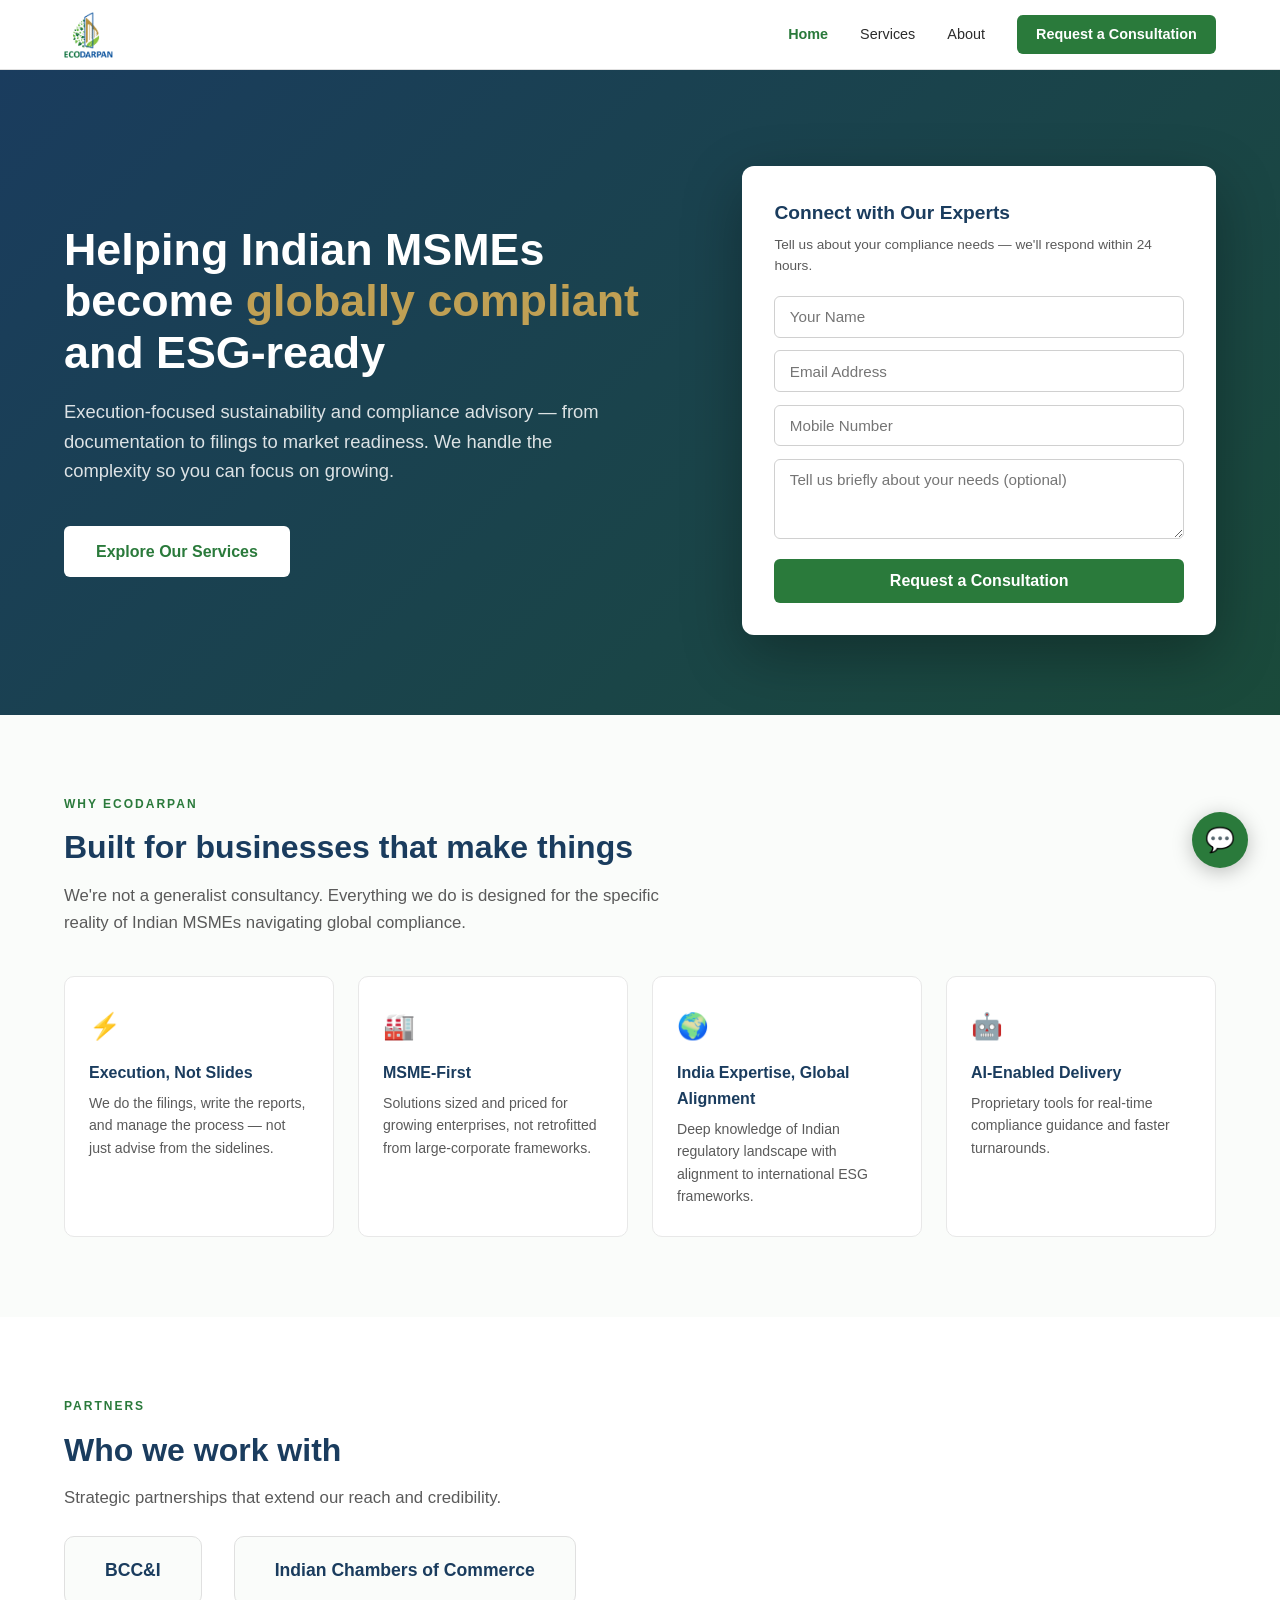
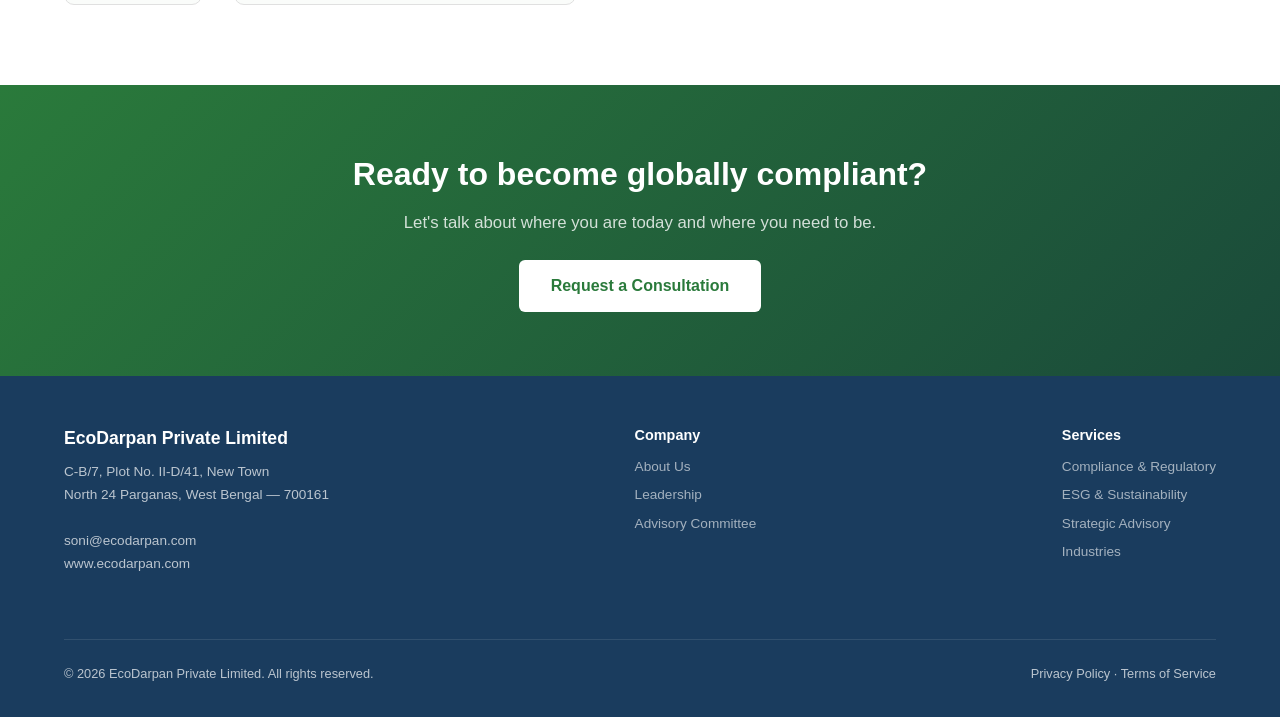
==== index.html @ 39d90a95 "initial version of ecodarpan site" ====
<!DOCTYPE html>
<html lang="en">
<head>
<meta charset="UTF-8">
<meta name="viewport" content="width=device-width, initial-scale=1.0">
<title>EcoDarpan — Sustainability & Compliance Advisory</title>
<link rel="stylesheet" href="styles.css">
</head>
<body>

<nav>
  <a href="index.html" class="nav-logo">
    <img src="ecodarpan-logo.png" alt="EcoDarpan Logo">
  </a>
  <div class="nav-links">
    <a href="index.html" class="active">Home</a>
    <a href="services.html">Services</a>
    <a href="about.html">About</a>
    <a href="index.html#contact" class="nav-cta">Request a Consultation</a>
  </div>
</nav>

<!-- HERO -->
<section class="hero">
  <div class="hero-text">
    <h1>Helping Indian MSMEs become <span>globally compliant</span> and ESG-ready</h1>
    <p>Execution-focused sustainability and compliance advisory — from documentation to filings to market readiness. We handle the complexity so you can focus on growing.</p>
    <a href="services.html" class="btn-white" style="margin-top:0.5rem;">Explore Our Services</a>
  </div>
  <div class="hero-form" id="contact">
    <h3>Connect with Our Experts</h3>
    <p class="sub">Tell us about your compliance needs — we'll respond within 24 hours.</p>
    <input type="text" placeholder="Your Name">
    <input type="email" placeholder="Email Address">
    <input type="tel" placeholder="Mobile Number">
    <textarea placeholder="Tell us briefly about your needs (optional)"></textarea>
    <button class="btn-primary">Request a Consultation</button>
  </div>
</section>

<!-- WHY ECODARPAN -->
<section class="why">
  <div class="section-label">Why EcoDarpan</div>
  <div class="section-title">Built for businesses that make things</div>
  <div class="section-subtitle">We're not a generalist consultancy. Everything we do is designed for the specific reality of Indian MSMEs navigating global compliance.</div>
  <div class="why-grid">
    <div class="why-card">
      <div class="why-icon">⚡</div>
      <h4>Execution, Not Slides</h4>
      <p>We do the filings, write the reports, and manage the process — not just advise from the sidelines.</p>
    </div>
    <div class="why-card">
      <div class="why-icon">🏭</div>
      <h4>MSME-First</h4>
      <p>Solutions sized and priced for growing enterprises, not retrofitted from large-corporate frameworks.</p>
    </div>
    <div class="why-card">
      <div class="why-icon">🌍</div>
      <h4>India Expertise, Global Alignment</h4>
      <p>Deep knowledge of Indian regulatory landscape with alignment to international ESG frameworks.</p>
    </div>
    <div class="why-card">
      <div class="why-icon">🤖</div>
      <h4>AI-Enabled Delivery</h4>
      <p>Proprietary tools for real-time compliance guidance and faster turnarounds.</p>
    </div>
  </div>
</section>

<!-- PARTNERS -->
<section>
  <div class="section-label">Partners</div>
  <div class="section-title">Who we work with</div>
  <div class="section-subtitle" style="margin-bottom:1.5rem;">Strategic partnerships that extend our reach and credibility.</div>
  <div class="partners-row">
    <div class="partner-badge">BCC&I</div>
    <div class="partner-badge">Indian Chambers of Commerce</div>
  </div>
</section>

<!-- CTA BAND -->
<section class="cta-band">
  <h2>Ready to become globally compliant?</h2>
  <p>Let's talk about where you are today and where you need to be.</p>
  <a href="#contact" class="btn-white">Request a Consultation</a>
</section>

<!-- FOOTER -->
<footer>
  <div class="footer-brand">
    <h3>EcoDarpan Private Limited</h3>
    <p>C-B/7, Plot No. II-D/41, New Town<br>
    North 24 Parganas, West Bengal — 700161<br><br>
    soni@ecodarpan.com<br>
    www.ecodarpan.com</p>
  </div>
  <div class="footer-links">
    <h4>Company</h4>
    <a href="about.html">About Us</a>
    <a href="about.html#leadership">Leadership</a>
    <a href="about.html#advisory">Advisory Committee</a>
  </div>
  <div class="footer-links">
    <h4>Services</h4>
    <a href="services.html#compliance">Compliance & Regulatory</a>
    <a href="services.html#esg">ESG & Sustainability</a>
    <a href="services.html#strategic">Strategic Advisory</a>
    <a href="services.html#industries">Industries</a>
  </div>
  <div class="footer-bottom">
    <span>&copy; 2026 EcoDarpan Private Limited. All rights reserved.</span>
    <span>Privacy Policy &middot; Terms of Service</span>
  </div>
</footer>

<button class="chat-btn" title="Chat with Experts">💬</button>

</body>
</html>
---- styles.css ----
:root {
  --navy: #1A3C5E;
  --green-dark: #2A7A3B;
  --green-mid: #4CAF50;
  --green-light: #E8F5E9;
  --gold: #C0A054;
  --off-white: #FAFCFA;
  --text: #2C2C2C;
  --text-light: #5A5A5A;
  --white: #FFFFFF;
}

* { margin: 0; padding: 0; box-sizing: border-box; }

body {
  font-family: Helvetica, Arial, sans-serif;
  color: var(--text);
  line-height: 1.6;
  background: var(--white);
}

/* NAV */
nav {
  position: fixed; top: 0; width: 100%; z-index: 100;
  background: var(--white);
  border-bottom: 1px solid #e0e0e0;
  display: flex; align-items: center; justify-content: space-between;
  padding: 0.8rem 5%; height: 70px;
}
.nav-logo { display: flex; align-items: center; gap: 10px; text-decoration: none; }
.nav-logo img { height: 46px; }
.nav-links { display: flex; gap: 2rem; align-items: center; }
.nav-links a {
  text-decoration: none; color: var(--text); font-size: 0.9rem;
  font-weight: 500; transition: color 0.2s;
}
.nav-links a:hover { color: var(--green-dark); }
.nav-links a.active { color: var(--green-dark); font-weight: 700; }
.nav-cta {
  background: var(--green-dark); color: var(--white) !important; padding: 0.5rem 1.2rem;
  border-radius: 6px; font-weight: 600 !important; transition: background 0.2s !important;
}
.nav-cta:hover { background: var(--navy) !important; }

/* SECTION SHARED */
section { padding: 5rem 5%; }
.section-label {
  text-transform: uppercase; font-size: 0.75rem; font-weight: 700;
  letter-spacing: 2px; color: var(--green-dark); margin-bottom: 0.5rem;
}
.section-title { font-size: 2rem; font-weight: 700; color: var(--navy); margin-bottom: 0.6rem; }
.section-subtitle { font-size: 1.05rem; color: var(--text-light); max-width: 600px; margin-bottom: 2.5rem; }

/* PAGE HEADER (for inner pages) */
.page-header {
  margin-top: 70px;
  padding: 4rem 5% 3rem;
  background: linear-gradient(135deg, var(--navy) 0%, #1a4a3a 100%);
  color: var(--white);
}
.page-header h1 { font-size: 2.4rem; font-weight: 700; margin-bottom: 0.5rem; }
.page-header p { font-size: 1.1rem; color: rgba(255,255,255,0.8); max-width: 600px; }

/* HERO */
.hero {
  margin-top: 70px;
  padding: 6rem 5% 5rem;
  background: linear-gradient(135deg, var(--navy) 0%, #1a4a3a 100%);
  color: var(--white);
  display: flex; align-items: center; gap: 4rem;
}
.hero-text { flex: 1.2; }
.hero-text h1 { font-size: 2.8rem; line-height: 1.15; font-weight: 700; margin-bottom: 1.2rem; }
.hero-text h1 span { color: var(--gold); }
.hero-text p { font-size: 1.15rem; color: rgba(255,255,255,0.85); margin-bottom: 2rem; max-width: 540px; }
.hero-form {
  flex: 0.8; background: var(--white); border-radius: 12px; padding: 2rem;
  color: var(--text); box-shadow: 0 20px 60px rgba(0,0,0,0.3);
}
.hero-form h3 { color: var(--navy); margin-bottom: 0.3rem; font-size: 1.2rem; }
.hero-form p.sub { color: var(--text-light); font-size: 0.85rem; margin-bottom: 1.2rem; }
.hero-form input, .hero-form textarea {
  width: 100%; padding: 0.7rem 0.9rem; margin-bottom: 0.8rem;
  border: 1.5px solid #d0d0d0; border-radius: 6px; font-size: 0.95rem;
  font-family: Helvetica, Arial, sans-serif; transition: border-color 0.2s;
}
.hero-form textarea { resize: vertical; min-height: 80px; }
.hero-form input:focus, .hero-form textarea:focus { outline: none; border-color: var(--green-dark); }
.btn-primary {
  width: 100%; padding: 0.8rem; background: var(--green-dark); color: var(--white);
  border: none; border-radius: 6px; font-size: 1rem; font-weight: 600; cursor: pointer;
  font-family: Helvetica, Arial, sans-serif; transition: background 0.2s;
}
.btn-primary:hover { background: var(--navy); }

/* WHY ECODARPAN */
.why { background: var(--off-white); }
.why-grid { display: grid; grid-template-columns: repeat(4, 1fr); gap: 1.5rem; }
.why-card {
  background: var(--white); border-radius: 10px; padding: 1.8rem 1.5rem;
  border: 1px solid #e8e8e8; transition: box-shadow 0.2s;
}
.why-card:hover { box-shadow: 0 8px 30px rgba(0,0,0,0.08); }
.why-icon { font-size: 1.6rem; margin-bottom: 0.8rem; }
.why-card h4 { font-size: 1rem; color: var(--navy); margin-bottom: 0.4rem; }
.why-card p { font-size: 0.88rem; color: var(--text-light); }

/* SERVICES */
.service-category { margin-bottom: 3rem; }
.service-category:last-child { margin-bottom: 0; }
.category-header {
  display: flex; align-items: center; gap: 1rem; margin-bottom: 1.5rem;
  padding-bottom: 0.8rem; border-bottom: 2px solid var(--green-light);
}
.category-icon {
  width: 48px; height: 48px; border-radius: 10px;
  display: flex; align-items: center; justify-content: center;
  font-size: 1.4rem; flex-shrink: 0;
}
.category-icon.compliance { background: #E3F2FD; }
.category-icon.esg { background: var(--green-light); }
.category-icon.strategic { background: #FFF3E0; }
.category-header h3 { font-size: 1.3rem; color: var(--navy); }
.category-header p { font-size: 0.9rem; color: var(--text-light); margin-top: 0.15rem; }

.services-grid { display: grid; grid-template-columns: repeat(3, 1fr); gap: 1.5rem; }
.service-card {
  background: var(--white); border-radius: 10px; padding: 2rem 1.5rem;
  border: 1px solid #e8e8e8; transition: all 0.2s; position: relative; overflow: hidden;
}
.service-card::before {
  content: ''; position: absolute; top: 0; left: 0; width: 4px; height: 100%;
  background: var(--green-dark); opacity: 0; transition: opacity 0.2s;
}
.service-card:hover { box-shadow: 0 8px 30px rgba(0,0,0,0.08); }
.service-card:hover::before { opacity: 1; }
.service-card h4 { font-size: 1.05rem; color: var(--navy); margin-bottom: 0.5rem; }
.service-card p { font-size: 0.88rem; color: var(--text-light); }

/* INDUSTRIES */
.industries { background: var(--navy); color: var(--white); }
.industries .section-label { color: var(--gold); }
.industries .section-title { color: var(--white); }
.industries .section-subtitle { color: rgba(255,255,255,0.7); }
.ind-grid { display: flex; gap: 1rem; flex-wrap: wrap; }
.ind-tag {
  background: rgba(255,255,255,0.1); border: 1px solid rgba(255,255,255,0.2);
  padding: 0.7rem 1.4rem; border-radius: 50px; font-size: 0.9rem; color: var(--white);
  transition: all 0.2s;
}
.ind-tag:hover { background: var(--gold); color: var(--navy); border-color: var(--gold); }

/* ABOUT */
.about-content { display: flex; gap: 4rem; align-items: flex-start; }
.about-text { flex: 1.2; }
.about-text p { margin-bottom: 1rem; color: var(--text-light); font-size: 0.95rem; }
.about-values { flex: 0.8; }
.value-item { padding: 1rem 0; border-bottom: 1px solid #eee; }
.value-item:last-child { border: none; }
.value-item h4 { color: var(--navy); font-size: 0.95rem; margin-bottom: 0.2rem; }
.value-item p { color: var(--text-light); font-size: 0.85rem; }

/* TEAM */
.team { background: var(--off-white); }
.team-grid { display: grid; grid-template-columns: repeat(3, 1fr); gap: 2rem; max-width: 800px; }
.team-card { text-align: center; }
.team-avatar {
  width: 90px; height: 90px; border-radius: 50%; margin: 0 auto 1rem;
  background: linear-gradient(135deg, var(--navy), var(--green-dark));
  display: flex; align-items: center; justify-content: center;
  color: var(--white); font-size: 1.5rem; font-weight: 700;
}
.team-card h4 { font-size: 1rem; color: var(--navy); margin-bottom: 0.15rem; }
.team-card p.role { font-size: 0.85rem; color: var(--green-dark); font-weight: 600; margin-bottom: 0.3rem; }
.team-card p.bio { font-size: 0.82rem; color: var(--text-light); max-width: 220px; margin: 0 auto; }

/* PARTNERS */
.partners-row { display: flex; gap: 2rem; align-items: center; flex-wrap: wrap; }
.partner-badge {
  padding: 1.2rem 2.5rem; background: var(--off-white); border-radius: 10px;
  border: 1px solid #e0e0e0; font-size: 1.1rem; font-weight: 600; color: var(--navy);
}

/* CTA BAND */
.cta-band {
  background: linear-gradient(135deg, var(--green-dark), #1a4a3a);
  color: var(--white); text-align: center; padding: 4rem 5%;
}
.cta-band h2 { font-size: 2rem; margin-bottom: 0.6rem; }
.cta-band p { color: rgba(255,255,255,0.8); margin-bottom: 1.5rem; font-size: 1.05rem; }
.btn-white {
  display: inline-block; padding: 0.8rem 2rem; background: var(--white);
  color: var(--green-dark); border-radius: 6px; text-decoration: none;
  font-weight: 600; font-size: 1rem; transition: all 0.2s;
}
.btn-white:hover { background: var(--gold); color: var(--navy); }

/* FOOTER */
footer {
  background: var(--navy); color: rgba(255,255,255,0.7); padding: 3rem 5% 2rem;
  display: flex; justify-content: space-between; align-items: flex-start; flex-wrap: wrap; gap: 2rem;
}
.footer-brand { max-width: 350px; }
.footer-brand h3 { color: var(--white); font-size: 1.1rem; margin-bottom: 0.5rem; }
.footer-brand p { font-size: 0.85rem; line-height: 1.7; }
.footer-links h4 { color: var(--white); font-size: 0.9rem; margin-bottom: 0.6rem; }
.footer-links a {
  display: block; color: rgba(255,255,255,0.6); text-decoration: none;
  font-size: 0.85rem; margin-bottom: 0.4rem; transition: color 0.2s;
}
.footer-links a:hover { color: var(--gold); }
.footer-bottom {
  width: 100%; border-top: 1px solid rgba(255,255,255,0.1);
  margin-top: 2rem; padding-top: 1.5rem; font-size: 0.8rem;
  display: flex; justify-content: space-between;
}

/* CHAT BUTTON */
.chat-btn {
  position: fixed; bottom: 2rem; right: 2rem; z-index: 99;
  background: var(--green-dark); color: var(--white); border: none;
  width: 56px; height: 56px; border-radius: 50%; font-size: 1.5rem;
  cursor: pointer; box-shadow: 0 4px 20px rgba(0,0,0,0.25); transition: background 0.2s;
}
.chat-btn:hover { background: var(--navy); }

/* RESPONSIVE */
@media (max-width: 900px) {
  .hero { flex-direction: column; padding: 4rem 5% 3rem; }
  .hero-text h1 { font-size: 2rem; }
  .why-grid { grid-template-columns: repeat(2, 1fr); }
  .services-grid { grid-template-columns: 1fr; }
  .about-content { flex-direction: column; gap: 2rem; }
  .team-grid { grid-template-columns: repeat(2, 1fr); }
  .nav-links { display: none; }
  .page-header { padding: 3rem 5% 2rem; }
  .page-header h1 { font-size: 1.8rem; }
}
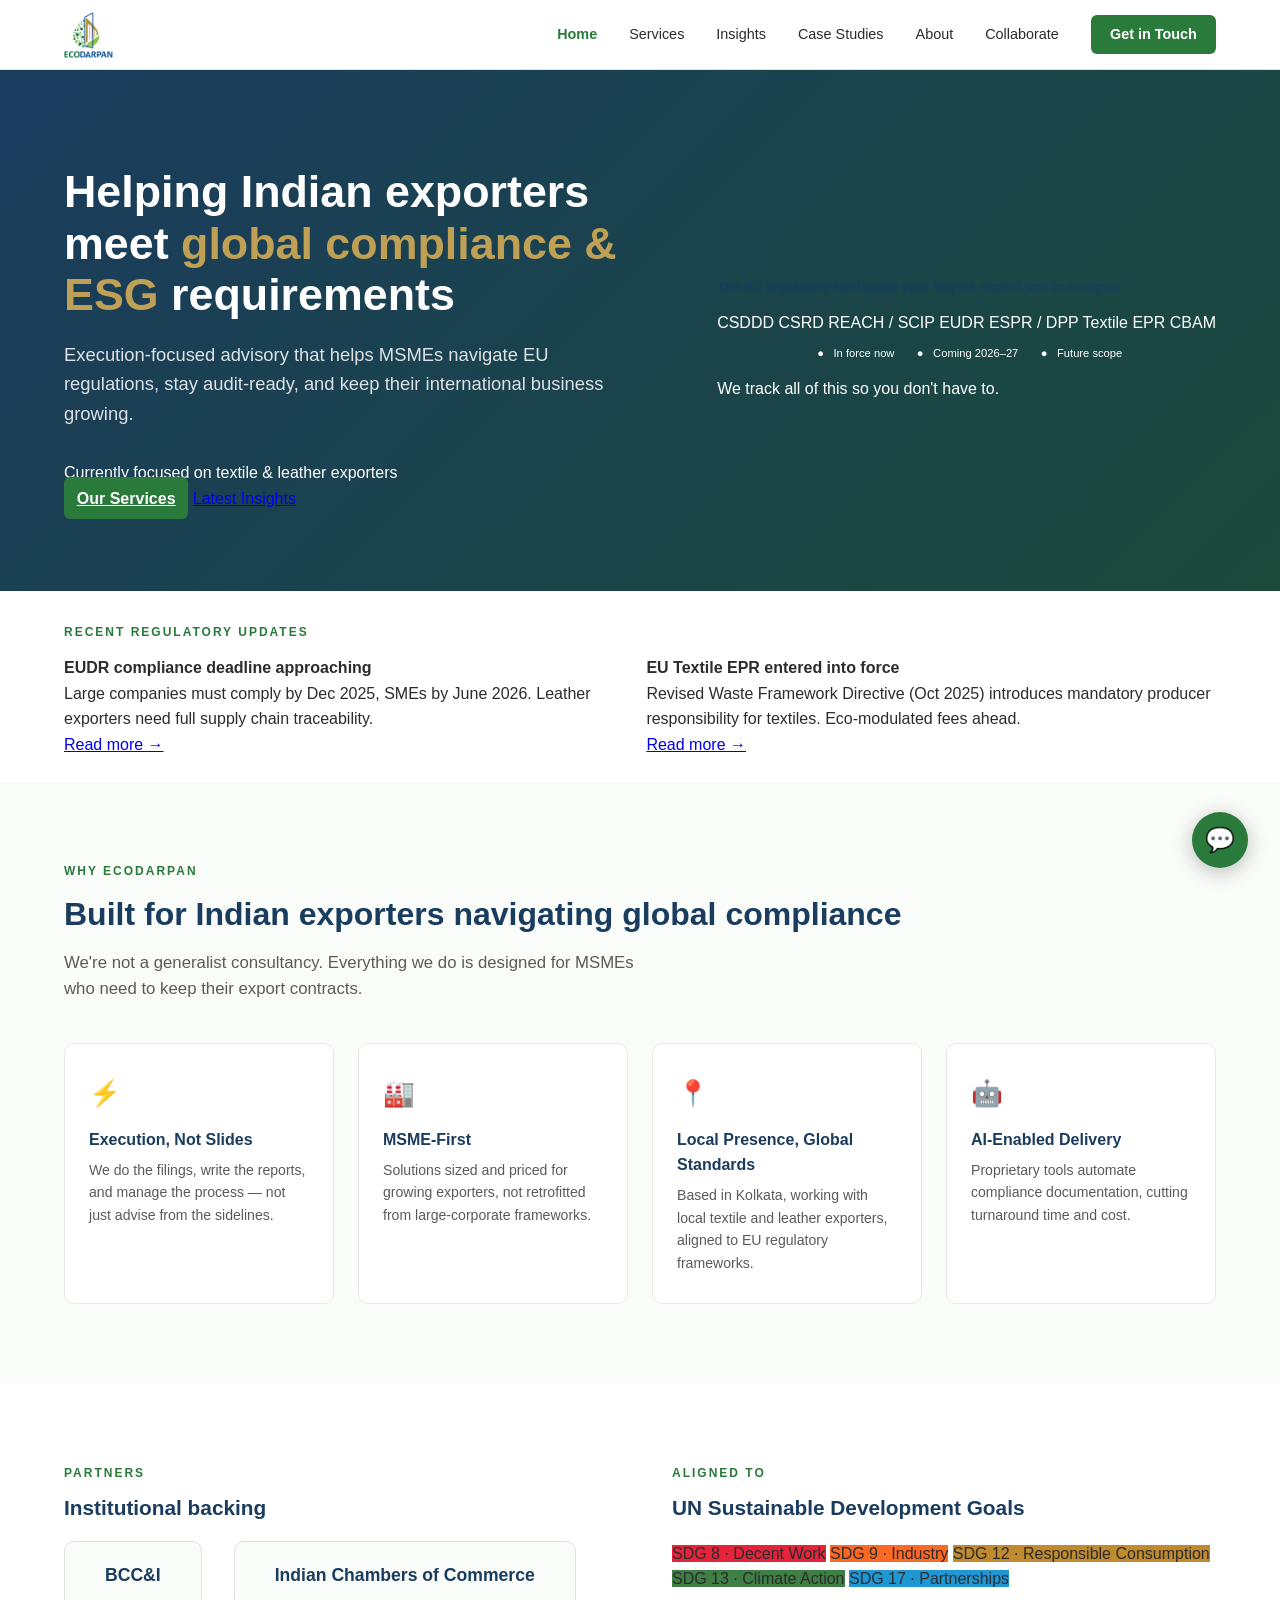
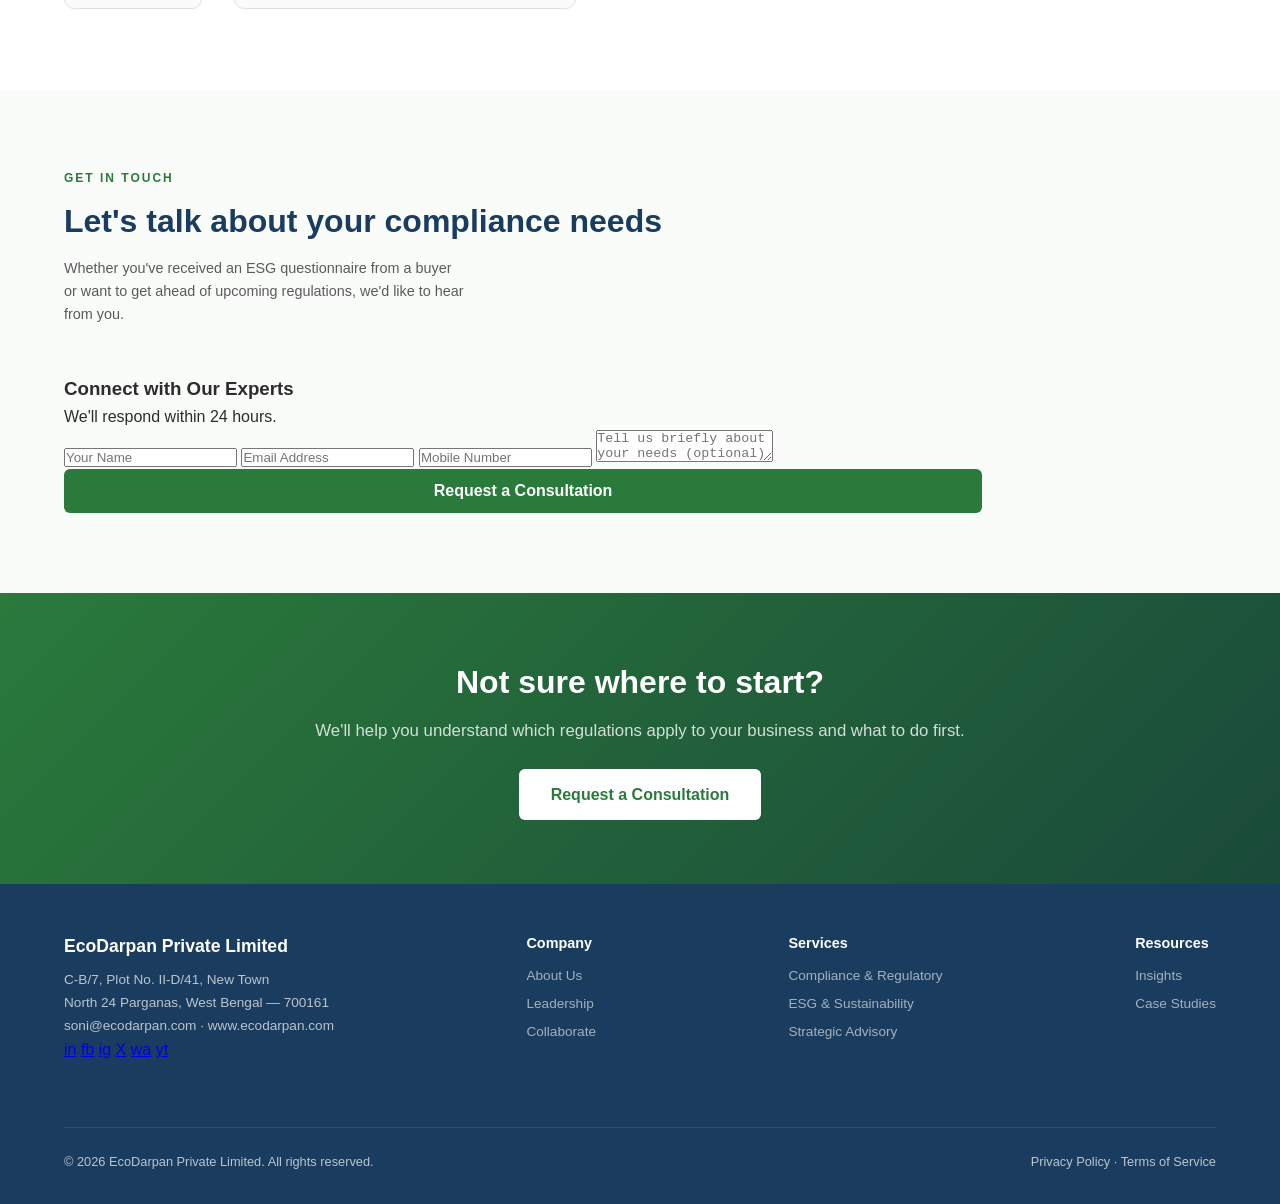
==== commit a8f6a73d: "v1L added insghts, case studies, collab pages, tigher spacing, bigger headers, regulatory content" ====
--- a/index.html
+++ b/index.html
@@ -3,46 +3,79 @@
 <head>
 <meta charset="UTF-8">
 <meta name="viewport" content="width=device-width, initial-scale=1.0">
-<title>EcoDarpan — Sustainability & Compliance Advisory</title>
+<title>EcoDarpan — Sustainability & Compliance Advisory for Indian Exporters</title>
 <link rel="stylesheet" href="styles.css">
 </head>
 <body>
 
 <nav>
   <a href="index.html" class="nav-logo">
-    <img src="ecodarpan-logo.png" alt="EcoDarpan Logo">
+    <img src="ecodarpan-logo.png" alt="EcoDarpan">
   </a>
   <div class="nav-links">
     <a href="index.html" class="active">Home</a>
     <a href="services.html">Services</a>
+    <a href="insights.html">Insights</a>
+    <a href="case-studies.html">Case Studies</a>
     <a href="about.html">About</a>
-    <a href="index.html#contact" class="nav-cta">Request a Consultation</a>
+    <a href="collaborate.html">Collaborate</a>
+    <a href="index.html#contact" class="nav-cta">Get in Touch</a>
   </div>
 </nav>
 
 <!-- HERO -->
 <section class="hero">
   <div class="hero-text">
-    <h1>Helping Indian MSMEs become <span>globally compliant</span> and ESG-ready</h1>
-    <p>Execution-focused sustainability and compliance advisory — from documentation to filings to market readiness. We handle the complexity so you can focus on growing.</p>
-    <a href="services.html" class="btn-white" style="margin-top:0.5rem;">Explore Our Services</a>
+    <h1>Helping Indian exporters meet <span>global compliance & ESG</span> requirements</h1>
+    <p class="hero-sub">Execution-focused advisory that helps MSMEs navigate EU regulations, stay audit-ready, and keep their international business growing.</p>
+    <div class="hero-focus">Currently focused on textile & leather exporters</div>
+    <div class="hero-actions">
+      <a href="services.html" class="btn-primary">Our Services</a>
+      <a href="insights.html" class="btn-outline">Latest Insights</a>
+    </div>
   </div>
-  <div class="hero-form" id="contact">
-    <h3>Connect with Our Experts</h3>
-    <p class="sub">Tell us about your compliance needs — we'll respond within 24 hours.</p>
-    <input type="text" placeholder="Your Name">
-    <input type="email" placeholder="Email Address">
-    <input type="tel" placeholder="Mobile Number">
-    <textarea placeholder="Tell us briefly about your needs (optional)"></textarea>
-    <button class="btn-primary">Request a Consultation</button>
+  <div class="hero-graphic">
+    <p style="font-size:0.82rem; color:var(--navy); font-weight:600; margin-bottom:0.8rem;">The EU regulatory landscape your buyers expect you to navigate</p>
+    <div class="reg-cloud">
+      <span class="reg-pill active">CSDDD</span>
+      <span class="reg-pill active">CSRD</span>
+      <span class="reg-pill active">REACH / SCIP</span>
+      <span class="reg-pill active">EUDR</span>
+      <span class="reg-pill upcoming">ESPR / DPP</span>
+      <span class="reg-pill upcoming">Textile EPR</span>
+      <span class="reg-pill future">CBAM</span>
+    </div>
+    <div style="display:flex; gap:1rem; justify-content:center; margin-top:0.6rem; font-size:0.7rem;">
+      <span><span class="reg-pill active" style="padding:0.15rem 0.4rem;">●</span> In force now</span>
+      <span><span class="reg-pill upcoming" style="padding:0.15rem 0.4rem;">●</span> Coming 2026–27</span>
+      <span><span class="reg-pill future" style="padding:0.15rem 0.4rem;">●</span> Future scope</span>
+    </div>
+    <p class="graphic-caption" style="margin-top:0.8rem;">We track all of this so you don't have to.</p>
+  </div>
+</section>
+
+<!-- REGULATORY CALLOUTS -->
+<section style="padding-top:2rem; padding-bottom:1.5rem;">
+  <div class="section-label">Recent Regulatory Updates</div>
+  <div style="display:grid; grid-template-columns: repeat(2, 1fr); gap:0.8rem; margin-top:0.8rem;">
+    <div class="reg-callout">
+      <h4>EUDR compliance deadline approaching</h4>
+      <p>Large companies must comply by Dec 2025, SMEs by June 2026. Leather exporters need full supply chain traceability.</p>
+      <a href="insights.html">Read more →</a>
+    </div>
+    <div class="reg-callout">
+      <h4>EU Textile EPR entered into force</h4>
+      <p>Revised Waste Framework Directive (Oct 2025) introduces mandatory producer responsibility for textiles. Eco-modulated fees ahead.</p>
+      <a href="insights.html">Read more →</a>
+    </div>
   </div>
 </section>
 
 <!-- WHY ECODARPAN -->
 <section class="why">
   <div class="section-label">Why EcoDarpan</div>
-  <div class="section-title">Built for businesses that make things</div>
-  <div class="section-subtitle">We're not a generalist consultancy. Everything we do is designed for the specific reality of Indian MSMEs navigating global compliance.</div>
+  <div class="section-title">Built for Indian exporters navigating global compliance</div>
+  <div class="section-subtitle">We're not a generalist consultancy. Everything we do is designed for MSMEs who need to keep their export contracts.</div>
   <div class="why-grid">
     <div class="why-card">
       <div class="why-icon">⚡</div>
@@ -52,36 +85,70 @@
     <div class="why-card">
       <div class="why-icon">🏭</div>
       <h4>MSME-First</h4>
-      <p>Solutions sized and priced for growing enterprises, not retrofitted from large-corporate frameworks.</p>
+      <p>Solutions sized and priced for growing exporters, not retrofitted from large-corporate frameworks.</p>
     </div>
     <div class="why-card">
-      <div class="why-icon">🌍</div>
-      <h4>India Expertise, Global Alignment</h4>
-      <p>Deep knowledge of Indian regulatory landscape with alignment to international ESG frameworks.</p>
+      <div class="why-icon">📍</div>
+      <h4>Local Presence, Global Standards</h4>
+      <p>Based in Kolkata, working with local textile and leather exporters, aligned to EU regulatory frameworks.</p>
     </div>
     <div class="why-card">
       <div class="why-icon">🤖</div>
       <h4>AI-Enabled Delivery</h4>
-      <p>Proprietary tools for real-time compliance guidance and faster turnarounds.</p>
+      <p>Proprietary tools automate compliance documentation, cutting turnaround time and cost.</p>
     </div>
   </div>
 </section>
 
-<!-- PARTNERS -->
+<!-- PARTNERS & SDGs -->
 <section>
-  <div class="section-label">Partners</div>
-  <div class="section-title">Who we work with</div>
-  <div class="section-subtitle" style="margin-bottom:1.5rem;">Strategic partnerships that extend our reach and credibility.</div>
-  <div class="partners-row">
-    <div class="partner-badge">BCC&I</div>
-    <div class="partner-badge">Indian Chambers of Commerce</div>
+  <div style="display:flex; gap:4rem; flex-wrap:wrap;">
+    <div style="flex:1; min-width:280px;">
+      <div class="section-label">Partners</div>
+      <div class="section-title" style="font-size:1.3rem;">Institutional backing</div>
+      <div class="partners-row" style="margin-top:1rem;">
+        <div class="partner-badge">BCC&I</div>
+        <div class="partner-badge">Indian Chambers of Commerce</div>
+      </div>
+    </div>
+    <div style="flex:1; min-width:280px;">
+      <div class="section-label">Aligned to</div>
+      <div class="section-title" style="font-size:1.3rem;">UN Sustainable Development Goals</div>
+      <div class="sdg-grid" style="margin-top:1rem;">
+        <span class="sdg-tag" style="background:#E5243B;">SDG 8 · Decent Work</span>
+        <span class="sdg-tag" style="background:#FD6925;">SDG 9 · Industry</span>
+        <span class="sdg-tag" style="background:#BF8B2E;">SDG 12 · Responsible Consumption</span>
+        <span class="sdg-tag" style="background:#3F7E44;">SDG 13 · Climate Action</span>
+        <span class="sdg-tag" style="background:#1F97D4;">SDG 17 · Partnerships</span>
+      </div>
+    </div>
+  </div>
+</section>
+
+<!-- CONTACT -->
+<section style="background: var(--off-white); border-top: 1px solid var(--border);" id="contact">
+  <div style="display:flex; gap:3rem; align-items:flex-start; flex-wrap:wrap;">
+    <div style="flex:1; min-width:280px;">
+      <div class="section-label">Get in Touch</div>
+      <div class="section-title">Let's talk about your compliance needs</div>
+      <p style="font-size:0.9rem; color:var(--text-light); margin-top:0.5rem; max-width:400px;">Whether you've received an ESG questionnaire from a buyer or want to get ahead of upcoming regulations, we'd like to hear from you.</p>
+    </div>
+    <div class="contact-form">
+      <h3>Connect with Our Experts</h3>
+      <p class="sub">We'll respond within 24 hours.</p>
+      <input type="text" placeholder="Your Name">
+      <input type="email" placeholder="Email Address">
+      <input type="tel" placeholder="Mobile Number">
+      <textarea placeholder="Tell us briefly about your needs (optional)"></textarea>
+      <button class="btn-primary" style="width:100%;">Request a Consultation</button>
+    </div>
   </div>
 </section>
 
 <!-- CTA BAND -->
 <section class="cta-band">
-  <h2>Ready to become globally compliant?</h2>
-  <p>Let's talk about where you are today and where you need to be.</p>
+  <h2>Not sure where to start?</h2>
+  <p>We'll help you understand which regulations apply to your business and what to do first.</p>
   <a href="#contact" class="btn-white">Request a Consultation</a>
 </section>
 
@@ -90,22 +157,33 @@
   <div class="footer-brand">
     <h3>EcoDarpan Private Limited</h3>
     <p>C-B/7, Plot No. II-D/41, New Town<br>
-    North 24 Parganas, West Bengal — 700161<br><br>
-    soni@ecodarpan.com<br>
-    www.ecodarpan.com</p>
+    North 24 Parganas, West Bengal — 700161<br>
+    soni@ecodarpan.com · www.ecodarpan.com</p>
+    <div class="social-icons">
+      <a href="#" class="social-icon" title="LinkedIn">in</a>
+      <a href="#" class="social-icon" title="Facebook">fb</a>
+      <a href="#" class="social-icon" title="Instagram">ig</a>
+      <a href="#" class="social-icon" title="X / Twitter">X</a>
+      <a href="#" class="social-icon" title="WhatsApp">wa</a>
+      <a href="#" class="social-icon" title="YouTube">yt</a>
+    </div>
   </div>
   <div class="footer-links">
     <h4>Company</h4>
     <a href="about.html">About Us</a>
     <a href="about.html#leadership">Leadership</a>
-    <a href="about.html#advisory">Advisory Committee</a>
+    <a href="collaborate.html">Collaborate</a>
   </div>
   <div class="footer-links">
     <h4>Services</h4>
     <a href="services.html#compliance">Compliance & Regulatory</a>
     <a href="services.html#esg">ESG & Sustainability</a>
     <a href="services.html#strategic">Strategic Advisory</a>
-    <a href="services.html#industries">Industries</a>
+  </div>
+  <div class="footer-links">
+    <h4>Resources</h4>
+    <a href="insights.html">Insights</a>
+    <a href="case-studies.html">Case Studies</a>
   </div>
   <div class="footer-bottom">
     <span>&copy; 2026 EcoDarpan Private Limited. All rights reserved.</span>
